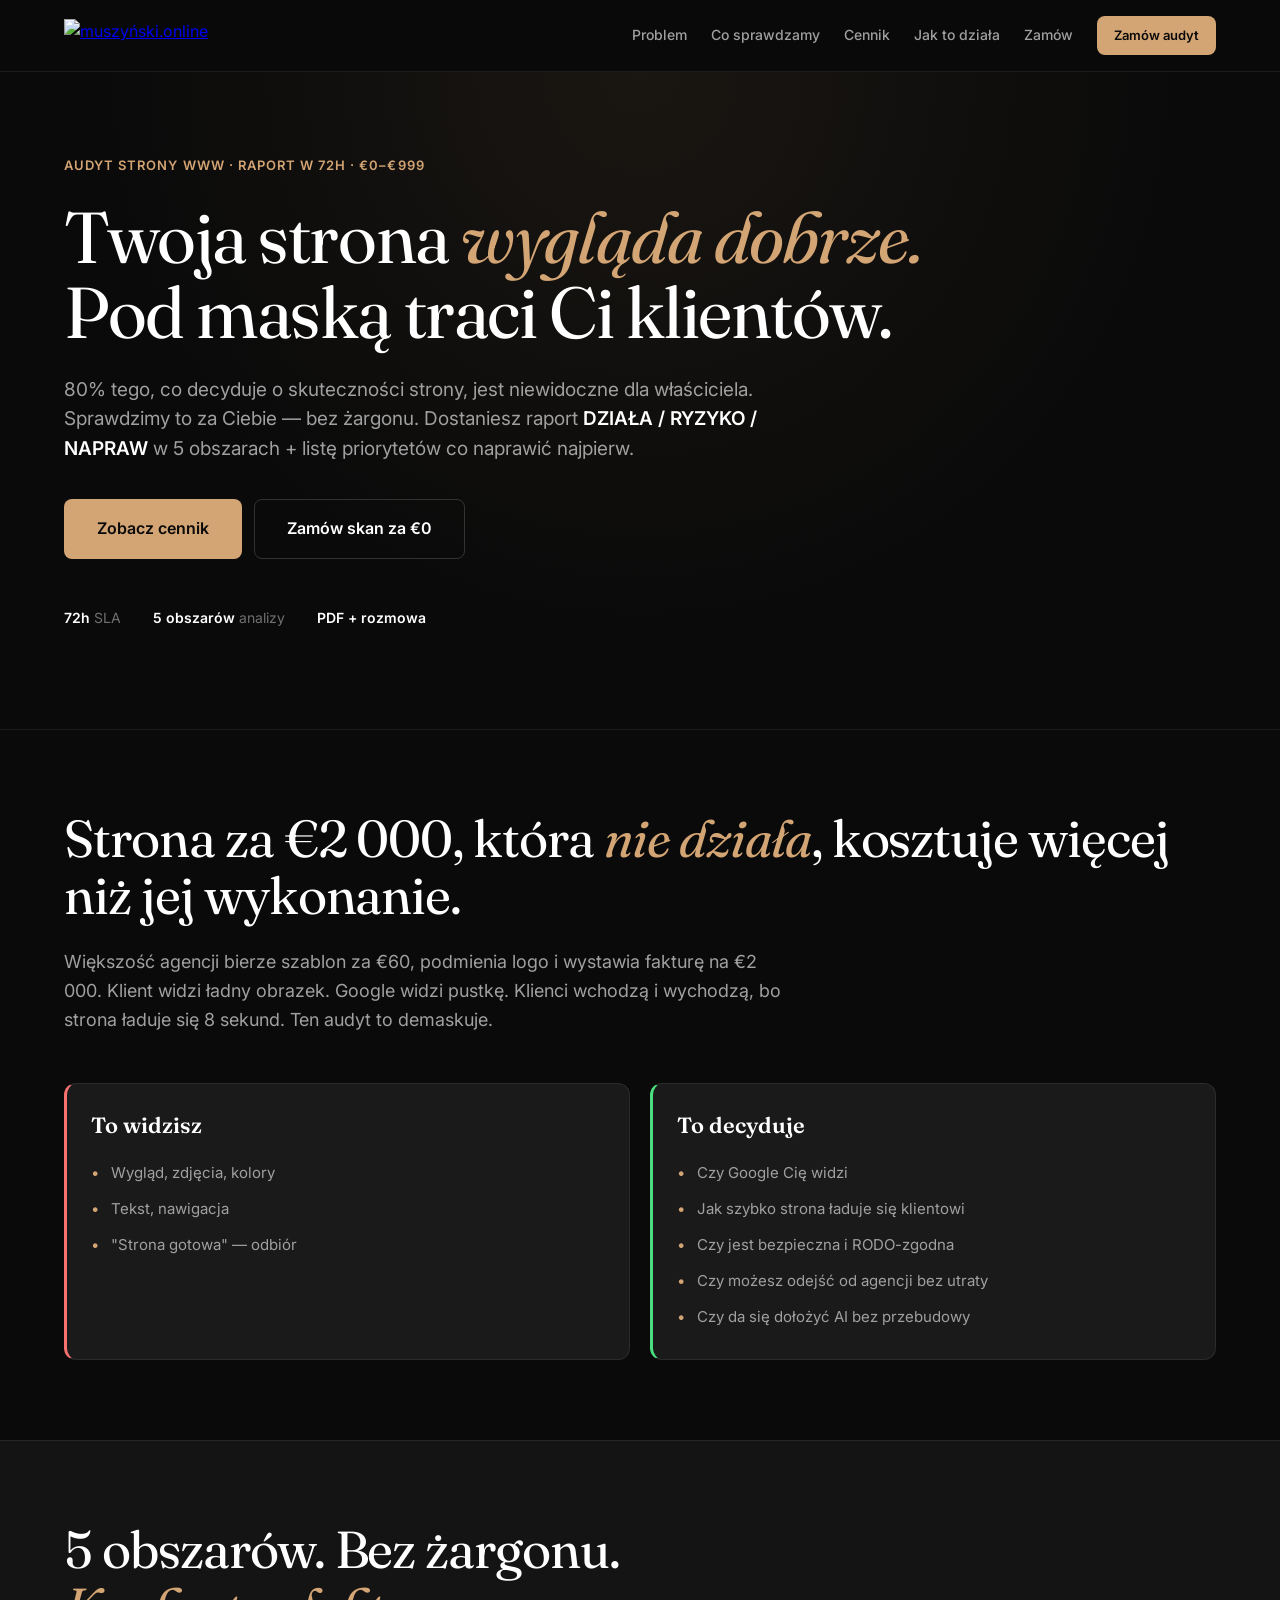
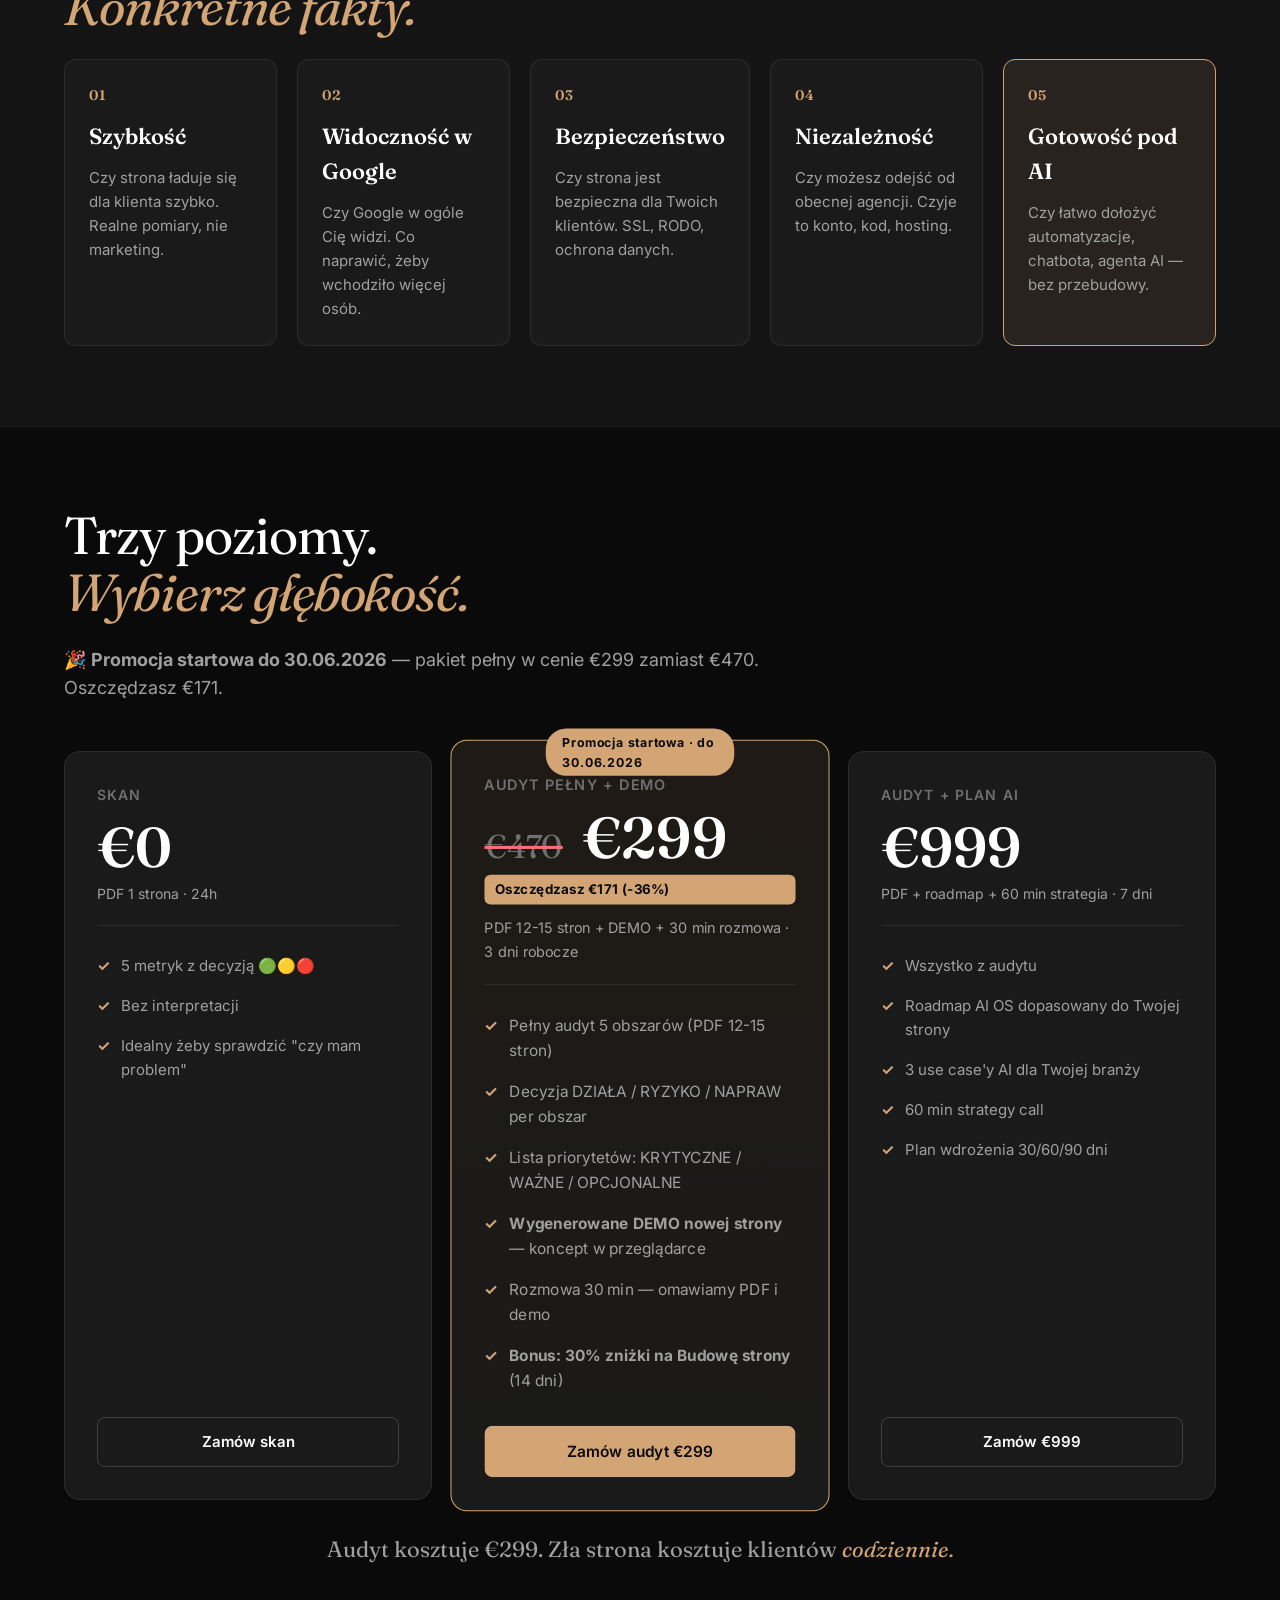
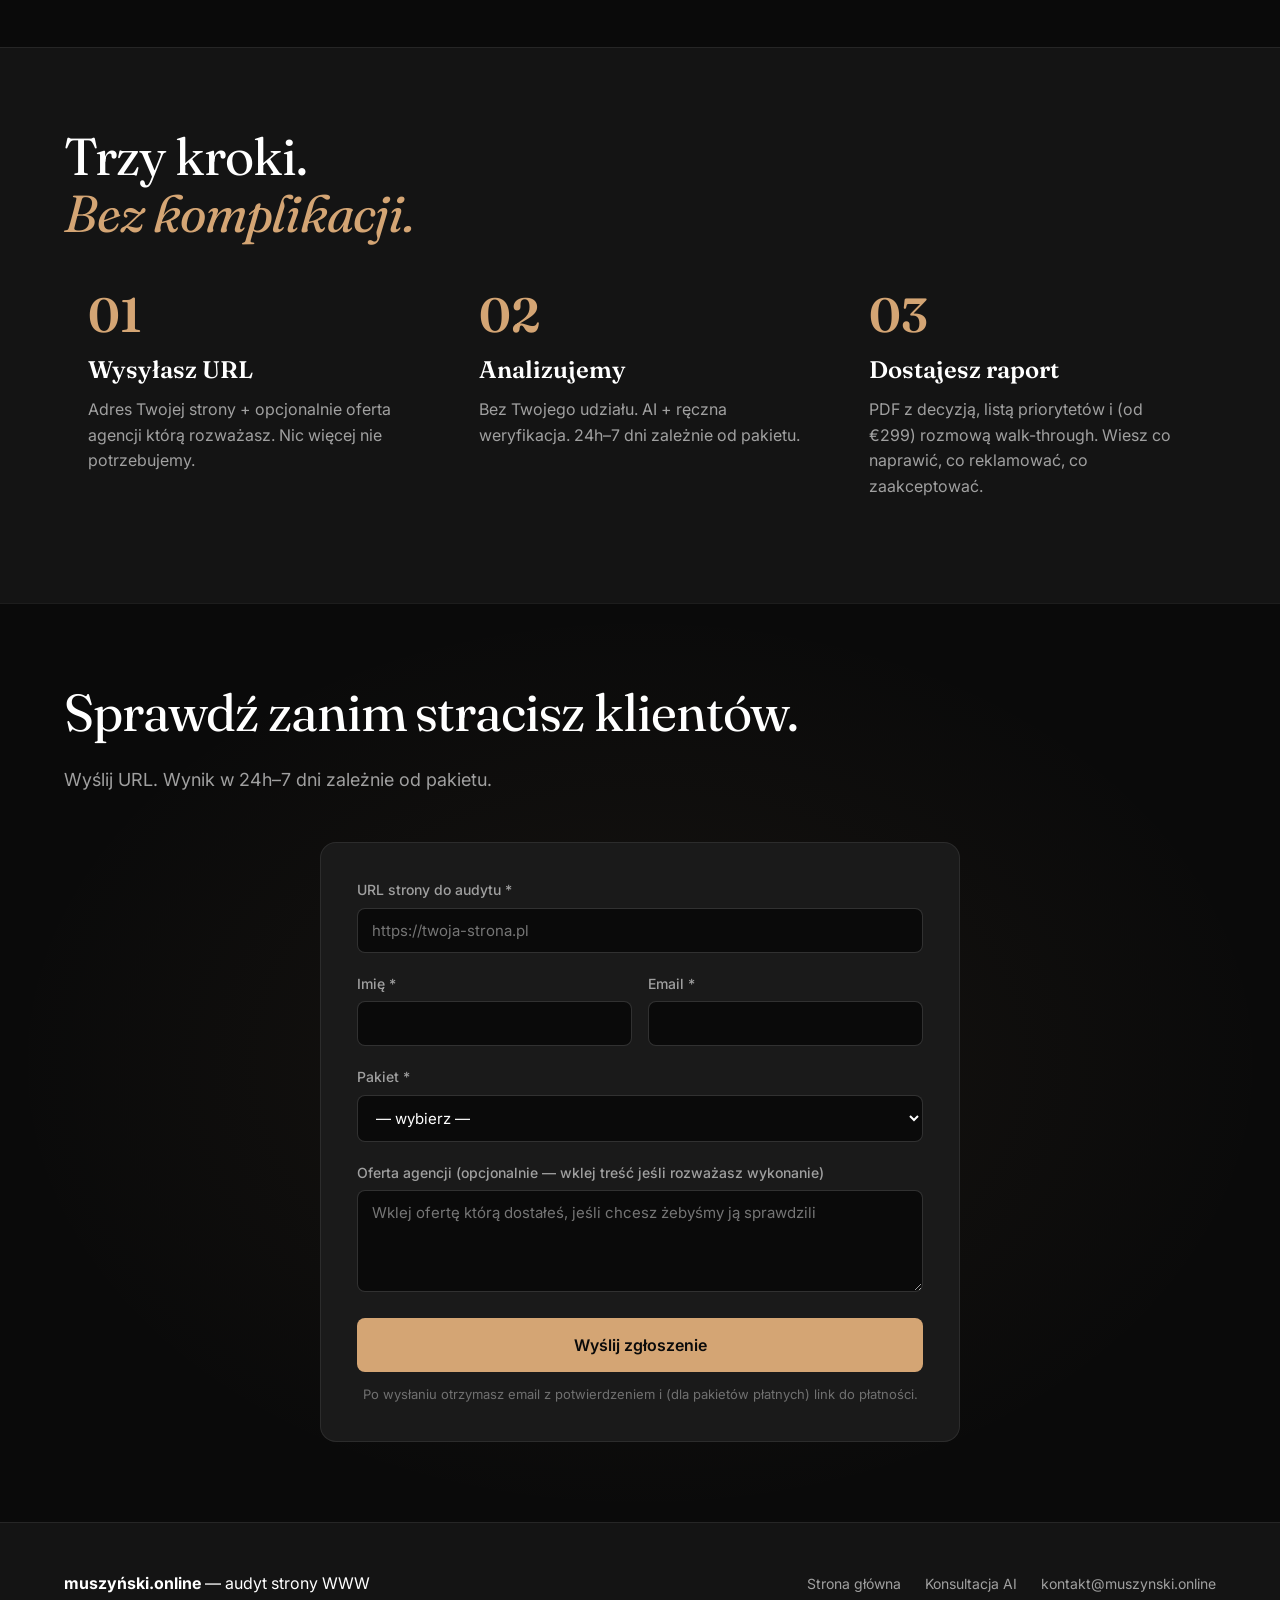
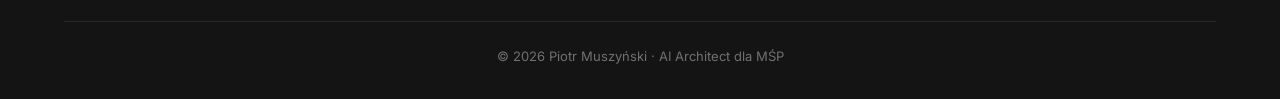
==== index.html @ 525f2f2e "Initial site — audyt.muszynski.online (3 tiery: €0/€299/€999, promo do 30.06)" ====
<!DOCTYPE html>
<html lang="pl">
<head>
<meta charset="UTF-8">
<meta name="viewport" content="width=device-width, initial-scale=1.0">
<title>Audyt strony WWW — sprawdź zanim stracisz klientów | muszyński.online</title>
<meta name="description" content="Niezależny audyt Twojej strony WWW. Decyzja DZIAŁA / RYZYKO / NAPRAW w 72h. Bez żargonu — pokażemy co kosztuje Cię klientów codziennie. Od €0 (skan) do €999 (audyt + plan AI).">
<meta property="og:title" content="Audyt strony WWW — muszyński.online">
<meta property="og:description" content="Sprawdź zanim stracisz klientów. Raport DZIAŁA / RYZYKO / NAPRAW w 72h.">
<meta property="og:type" content="website">
<meta property="og:url" content="https://audyt.muszynski.online">
<meta property="og:image" content="https://res.cloudinary.com/dyw1pi3nt/image/upload/w_1200,h_630,c_pad,b_rgb:0a0a0a/f_png,q_auto:best/v1776933061/logo-zloty-bialy-pionowy_cyxshk.svg">
<link rel="icon" type="image/svg+xml" href="https://res.cloudinary.com/dyw1pi3nt/image/upload/q_auto/f_auto/v1776859674/sygnet_e5yq6n.svg">
<link rel="preconnect" href="https://fonts.googleapis.com">
<link rel="preconnect" href="https://fonts.gstatic.com" crossorigin>
<link href="https://fonts.googleapis.com/css2?family=Inter:wght@300;400;500;600;700&family=Fraunces:ital,wght@0,400;0,600;1,400&display=swap" rel="stylesheet">
<link rel="stylesheet" href="styles.css">
</head>
<body>

<!-- NAV -->
<nav class="nav">
  <div class="nav__inner">
    <a href="/" class="nav__logo">
      <img src="https://res.cloudinary.com/dyw1pi3nt/image/upload/q_auto/f_auto/v1776933083/logo-zloty-bialy_mdjpsp.svg" alt="muszyński.online">
    </a>
    <div class="nav__links">
      <a href="#problem">Problem</a>
      <a href="#zakres">Co sprawdzamy</a>
      <a href="#cennik">Cennik</a>
      <a href="#proces">Jak to działa</a>
      <a href="#zamow">Zamów</a>
    </div>
    <a href="https://myroots.muszynski.online/catalog/audyt-strony-www-pelny-1777978043231998" target="_blank" rel="noopener noreferrer" class="btn btn-primary btn-sm">Zamów audyt</a>
  </div>
</nav>

<!-- HERO -->
<section class="hero">
  <div class="container">
    <span class="eyebrow">Audyt strony WWW · raport w 72h · €0–€999</span>
    <h1 class="hero__title">Twoja strona <em>wygląda dobrze.</em><br>Pod maską traci Ci klientów.</h1>
    <p class="hero__sub">80% tego, co decyduje o skuteczności strony, jest niewidoczne dla właściciela. Sprawdzimy to za Ciebie — bez żargonu. Dostaniesz raport <strong>DZIAŁA / RYZYKO / NAPRAW</strong> w 5 obszarach + listę priorytetów co naprawić najpierw.</p>
    <div class="hero__actions">
      <a href="#cennik" class="btn btn-primary btn-lg">Zobacz cennik</a>
      <a href="#zamow" class="btn btn-ghost btn-lg">Zamów skan za €0</a>
    </div>
    <div class="hero__trust">
      <div><strong>72h</strong> SLA</div>
      <div><strong>5 obszarów</strong> analizy</div>
      <div><strong>PDF + rozmowa</strong></div>
    </div>
  </div>
</section>

<!-- PROBLEM -->
<section class="section" id="problem">
  <div class="container">
    <h2 class="section__title">Strona za €2 000, która <em>nie działa</em>, kosztuje więcej niż jej wykonanie.</h2>
    <p class="section__lead">Większość agencji bierze szablon za €60, podmienia logo i wystawia fakturę na €2 000. Klient widzi ładny obrazek. Google widzi pustkę. Klienci wchodzą i wychodzą, bo strona ładuje się 8 sekund. Ten audyt to demaskuje.</p>
    <div class="grid-2">
      <div class="card card--bad">
        <h3>To widzisz</h3>
        <ul>
          <li>Wygląd, zdjęcia, kolory</li>
          <li>Tekst, nawigacja</li>
          <li>"Strona gotowa" — odbiór</li>
        </ul>
      </div>
      <div class="card card--good">
        <h3>To decyduje</h3>
        <ul>
          <li>Czy Google Cię widzi</li>
          <li>Jak szybko strona ładuje się klientowi</li>
          <li>Czy jest bezpieczna i RODO-zgodna</li>
          <li>Czy możesz odejść od agencji bez utraty</li>
          <li>Czy da się dołożyć AI bez przebudowy</li>
        </ul>
      </div>
    </div>
  </div>
</section>

<!-- ZAKRES -->
<section class="section section--alt" id="zakres">
  <div class="container">
    <h2 class="section__title">5 obszarów. Bez żargonu.<br><em>Konkretne fakty.</em></h2>
    <div class="grid-5">
      <div class="card">
        <div class="card__num">01</div>
        <h3>Szybkość</h3>
        <p>Czy strona ładuje się dla klienta szybko. Realne pomiary, nie marketing.</p>
      </div>
      <div class="card">
        <div class="card__num">02</div>
        <h3>Widoczność w Google</h3>
        <p>Czy Google w ogóle Cię widzi. Co naprawić, żeby wchodziło więcej osób.</p>
      </div>
      <div class="card">
        <div class="card__num">03</div>
        <h3>Bezpieczeństwo</h3>
        <p>Czy strona jest bezpieczna dla Twoich klientów. SSL, RODO, ochrona danych.</p>
      </div>
      <div class="card">
        <div class="card__num">04</div>
        <h3>Niezależność</h3>
        <p>Czy możesz odejść od obecnej agencji. Czyje to konto, kod, hosting.</p>
      </div>
      <div class="card card--accent">
        <div class="card__num">05</div>
        <h3>Gotowość pod AI</h3>
        <p>Czy łatwo dołożyć automatyzacje, chatbota, agenta AI — bez przebudowy.</p>
      </div>
    </div>
  </div>
</section>

<!-- CENNIK -->
<section class="section" id="cennik">
  <div class="container">
    <h2 class="section__title">Trzy poziomy.<br><em>Wybierz głębokość.</em></h2>
    <p class="section__lead">🎉 <strong>Promocja startowa do 30.06.2026</strong> — pakiet pełny w cenie €299 zamiast €470. Oszczędzasz €171.</p>
    <div class="pricing">
      <div class="price-card">
        <div class="price-card__tier">Skan</div>
        <div class="price-card__amount">€0</div>
        <div class="price-card__sla">PDF 1 strona · 24h</div>
        <ul>
          <li>5 metryk z decyzją 🟢🟡🔴</li>
          <li>Bez interpretacji</li>
          <li>Idealny żeby sprawdzić "czy mam problem"</li>
        </ul>
        <a href="https://myroots.muszynski.online/catalog/audyt-strony-www-skan-podstawowy-1777978029333231" target="_blank" rel="noopener noreferrer" class="btn btn-ghost btn-block" data-tier="skan">Zamów skan</a>
      </div>
      <div class="price-card price-card--featured">
        <div class="price-card__badge">Promocja startowa · do 30.06.2026</div>
        <div class="price-card__tier">Audyt pełny + Demo</div>
        <div class="price-card__amount"><span class="price-card__strike">€470</span> €299</div>
        <div class="price-card__discount">Oszczędzasz €171 (-36%)</div>
        <div class="price-card__sla">PDF 12-15 stron + DEMO + 30 min rozmowa · 3 dni robocze</div>
        <ul>
          <li>Pełny audyt 5 obszarów (PDF 12-15 stron)</li>
          <li>Decyzja DZIAŁA / RYZYKO / NAPRAW per obszar</li>
          <li>Lista priorytetów: KRYTYCZNE / WAŻNE / OPCJONALNE</li>
          <li><strong>Wygenerowane DEMO nowej strony</strong> — koncept w przeglądarce</li>
          <li>Rozmowa 30 min — omawiamy PDF i demo</li>
          <li><strong>Bonus: 30% zniżki na Budowę strony</strong> (14 dni)</li>
        </ul>
        <a href="https://myroots.muszynski.online/catalog/audyt-strony-demo-nowej-architektury-1776540943485130" target="_blank" rel="noopener noreferrer" class="btn btn-primary btn-block" data-tier="audyt">Zamów audyt €299</a>
      </div>
      <div class="price-card">
        <div class="price-card__tier">Audyt + plan AI</div>
        <div class="price-card__amount">€999</div>
        <div class="price-card__sla">PDF + roadmap + 60 min strategia · 7 dni</div>
        <ul>
          <li>Wszystko z audytu</li>
          <li>Roadmap AI OS dopasowany do Twojej strony</li>
          <li>3 use case'y AI dla Twojej branży</li>
          <li>60 min strategy call</li>
          <li>Plan wdrożenia 30/60/90 dni</li>
        </ul>
        <a href="https://myroots.muszynski.online/catalog/audyt-strony-www-plan-ai-1777978054645973" target="_blank" rel="noopener noreferrer" class="btn btn-ghost btn-block" data-tier="audyt-ai">Zamów €999</a>
      </div>
    </div>
    <p class="pricing__note">Audyt kosztuje €299. Zła strona kosztuje klientów <em>codziennie.</em></p>
  </div>
</section>

<!-- PROCES -->
<section class="section section--alt" id="proces">
  <div class="container">
    <h2 class="section__title">Trzy kroki.<br><em>Bez komplikacji.</em></h2>
    <div class="grid-3">
      <div class="step">
        <div class="step__num">01</div>
        <h3>Wysyłasz URL</h3>
        <p>Adres Twojej strony + opcjonalnie oferta agencji którą rozważasz. Nic więcej nie potrzebujemy.</p>
      </div>
      <div class="step">
        <div class="step__num">02</div>
        <h3>Analizujemy</h3>
        <p>Bez Twojego udziału. AI + ręczna weryfikacja. 24h–7 dni zależnie od pakietu.</p>
      </div>
      <div class="step">
        <div class="step__num">03</div>
        <h3>Dostajesz raport</h3>
        <p>PDF z decyzją, listą priorytetów i (od €299) rozmową walk-through. Wiesz co naprawić, co reklamować, co zaakceptować.</p>
      </div>
    </div>
  </div>
</section>

<!-- ZAMÓW -->
<section class="section section--cta" id="zamow">
  <div class="container">
    <h2 class="section__title">Sprawdź zanim stracisz klientów.</h2>
    <p class="section__lead">Wyślij URL. Wynik w 24h–7 dni zależnie od pakietu.</p>
    <form class="form" id="audit-form" method="POST" action="https://formspree.io/f/audyt-muszynski">
      <input type="text" name="website" tabindex="-1" autocomplete="off" style="position:absolute;left:-9999px" aria-hidden="true">
      <div class="form__row">
        <label>
          <span>URL strony do audytu *</span>
          <input type="url" name="url" required placeholder="https://twoja-strona.pl">
        </label>
      </div>
      <div class="form__row form__row--2col">
        <label>
          <span>Imię *</span>
          <input type="text" name="name" required>
        </label>
        <label>
          <span>Email *</span>
          <input type="email" name="email" required>
        </label>
      </div>
      <div class="form__row">
        <label>
          <span>Pakiet *</span>
          <select name="tier" required>
            <option value="">— wybierz —</option>
            <option value="skan">Skan — €0 (24h)</option>
            <option value="audyt">Audyt pełny + Demo — €299 (promo, 3 dni)</option>
            <option value="audyt-ai">Audyt + plan AI — €999 (7 dni)</option>
          </select>
        </label>
      </div>
      <div class="form__row">
        <label>
          <span>Oferta agencji (opcjonalnie — wklej treść jeśli rozważasz wykonanie)</span>
          <textarea name="oferta" rows="4" placeholder="Wklej ofertę którą dostałeś, jeśli chcesz żebyśmy ją sprawdzili"></textarea>
        </label>
      </div>
      <button type="submit" class="btn btn-primary btn-lg btn-block">Wyślij zgłoszenie</button>
      <p class="form__note">Po wysłaniu otrzymasz email z potwierdzeniem i (dla pakietów płatnych) link do płatności.</p>
    </form>
  </div>
</section>

<!-- FOOTER -->
<footer class="footer">
  <div class="container">
    <div class="footer__inner">
      <div>
        <strong>muszyński.online</strong> — audyt strony WWW
      </div>
      <div class="footer__links">
        <a href="https://muszynski.online">Strona główna</a>
        <a href="https://konsultacja.muszynski.online">Konsultacja AI</a>
        <a href="mailto:kontakt@muszynski.online">kontakt@muszynski.online</a>
      </div>
    </div>
    <div class="footer__copy">© 2026 Piotr Muszyński · AI Architect dla MŚP</div>
  </div>
</footer>

<script>
// Pre-fill tier from CTA buttons
document.querySelectorAll('[data-tier]').forEach(el => {
  el.addEventListener('click', e => {
    const tier = el.dataset.tier;
    setTimeout(() => {
      const sel = document.querySelector('select[name="tier"]');
      if (sel) sel.value = tier;
    }, 100);
  });
});

// Form submit — client-side success + mailto fallback
document.getElementById('audit-form').addEventListener('submit', e => {
  e.preventDefault();
  const form = e.target;
  const required = form.querySelectorAll('[required]');
  let ok = true;
  required.forEach(el => {
    if (!(el.value || '').trim()) { el.style.borderColor = '#f87171'; ok = false; }
    else { el.style.borderColor = ''; }
  });
  if (!ok) return;

  const data = new FormData(form);
  const subject = encodeURIComponent('Audyt strony WWW — zgłoszenie (' + (data.get('tier') || '') + ')');
  const body = encodeURIComponent(
    'URL strony: ' + (data.get('url') || '') + '\n' +
    'Imię: ' + (data.get('name') || '') + '\n' +
    'Email: ' + (data.get('email') || '') + '\n' +
    'Pakiet: ' + (data.get('tier') || '') + '\n\n' +
    'Oferta agencji:\n' + (data.get('oferta') || '—')
  );
  // Otwórz mailto w tle (lead trafia mailem)
  window.location.href = 'mailto:kontakt@muszynski.online?subject=' + subject + '&body=' + body;

  // Pokaż success
  form.innerHTML = '<div class="form__success"><h3>Dziękujemy.</h3><p>Otwiera się Twój klient pocztowy z gotową wiadomością. Wystarczy że klikniesz „Wyślij". Odpowiem w ciągu 24h.</p><p style="margin-top:16px;font-size:14px;opacity:.7">Albo napisz bezpośrednio: <a href="mailto:kontakt@muszynski.online">kontakt@muszynski.online</a></p></div>';
});
</script>

</body>
</html>
---- styles.css ----
/* ==========================================================
   audyt.muszynski.online — styles
   Dark + złoty akcent (mirror konsultacja)
   ========================================================== */

:root {
  --primary: #d4a574;
  --primary-hover: #e8b464;
  --primary-soft: rgba(212, 165, 116, 0.1);
  --green: #4ade80;
  --yellow: #facc15;
  --red: #f87171;

  --bg: #0a0a0a;
  --bg-raised: #141414;
  --bg-card: #1a1a1a;

  --text: #ffffff;
  --text-dim: #a0a0a0;
  --text-mute: #707070;

  --border: rgba(255, 255, 255, 0.08);
  --border-strong: rgba(255, 255, 255, 0.16);

  --sans: 'Inter', system-ui, -apple-system, sans-serif;
  --serif: 'Fraunces', Georgia, serif;
}

* { box-sizing: border-box; margin: 0; padding: 0; }

html { scroll-behavior: smooth; }

body {
  font-family: var(--sans);
  background: var(--bg);
  color: var(--text);
  line-height: 1.6;
  -webkit-font-smoothing: antialiased;
}

.container {
  max-width: 1200px;
  margin: 0 auto;
  padding: 0 24px;
}

/* NAV */
.nav {
  position: sticky;
  top: 0;
  z-index: 50;
  background: rgba(10, 10, 10, 0.85);
  backdrop-filter: blur(12px);
  border-bottom: 1px solid var(--border);
}
.nav__inner {
  max-width: 1200px;
  margin: 0 auto;
  padding: 16px 24px;
  display: flex;
  align-items: center;
  gap: 24px;
}
.nav__logo img { height: 32px; display: block; }
.nav__links {
  display: flex;
  gap: 24px;
  margin-left: auto;
}
.nav__links a {
  color: var(--text-dim);
  text-decoration: none;
  font-size: 14px;
  font-weight: 500;
  transition: color .2s;
}
.nav__links a:hover { color: var(--text); }

/* BUTTONS */
.btn {
  display: inline-flex;
  align-items: center;
  justify-content: center;
  padding: 12px 24px;
  border-radius: 8px;
  font-weight: 600;
  font-size: 15px;
  text-decoration: none;
  border: 1px solid transparent;
  cursor: pointer;
  transition: all .2s;
  font-family: inherit;
}
.btn-primary {
  background: var(--primary);
  color: #0a0a0a;
}
.btn-primary:hover { background: var(--primary-hover); transform: translateY(-1px); }
.btn-ghost {
  background: transparent;
  border-color: var(--border-strong);
  color: var(--text);
}
.btn-ghost:hover { border-color: var(--primary); color: var(--primary); }
.btn-sm { padding: 8px 16px; font-size: 13px; }
.btn-lg { padding: 16px 32px; font-size: 16px; }
.btn-block { display: flex; width: 100%; }

/* HERO */
.hero {
  padding: 80px 0 100px;
  background: radial-gradient(ellipse at top, rgba(212,165,116,.08), transparent 60%);
}
.eyebrow {
  display: inline-block;
  font-size: 13px;
  letter-spacing: .08em;
  text-transform: uppercase;
  color: var(--primary);
  font-weight: 600;
  margin-bottom: 24px;
}
.hero__title {
  font-family: var(--serif);
  font-size: clamp(40px, 6vw, 72px);
  line-height: 1.05;
  font-weight: 400;
  margin-bottom: 24px;
  letter-spacing: -.02em;
}
.hero__title em {
  font-style: italic;
  color: var(--primary);
}
.hero__sub {
  font-size: 19px;
  color: var(--text-dim);
  max-width: 720px;
  margin-bottom: 36px;
  line-height: 1.55;
}
.hero__sub strong { color: var(--text); font-weight: 600; }
.hero__actions {
  display: flex;
  gap: 12px;
  flex-wrap: wrap;
  margin-bottom: 48px;
}
.hero__trust {
  display: flex;
  gap: 32px;
  flex-wrap: wrap;
  color: var(--text-mute);
  font-size: 14px;
}
.hero__trust strong { color: var(--text); font-weight: 600; }

/* SECTION */
.section { padding: 80px 0; border-top: 1px solid var(--border); }
.section--alt { background: var(--bg-raised); }
.section--cta { background: radial-gradient(ellipse at center, rgba(212,165,116,.06), transparent 70%); }

.section__title {
  font-family: var(--serif);
  font-size: clamp(32px, 4.5vw, 52px);
  line-height: 1.1;
  font-weight: 400;
  margin-bottom: 24px;
  letter-spacing: -.02em;
}
.section__title em { font-style: italic; color: var(--primary); }
.section__lead {
  font-size: 18px;
  color: var(--text-dim);
  max-width: 720px;
  margin-bottom: 48px;
}

/* GRIDS */
.grid-2, .grid-3, .grid-5 { display: grid; gap: 20px; }
.grid-2 { grid-template-columns: repeat(2, 1fr); }
.grid-3 { grid-template-columns: repeat(3, 1fr); }
.grid-5 { grid-template-columns: repeat(5, 1fr); }
@media (max-width: 900px) {
  .grid-2, .grid-3, .grid-5 { grid-template-columns: 1fr; }
}

/* CARDS */
.card {
  background: var(--bg-card);
  border: 1px solid var(--border);
  border-radius: 12px;
  padding: 24px;
  transition: border-color .2s, transform .2s;
}
.card:hover { border-color: var(--border-strong); transform: translateY(-2px); }
.card--bad { border-left: 3px solid var(--red); }
.card--good { border-left: 3px solid var(--green); }
.card--accent { border-color: var(--primary); background: var(--primary-soft); }
.card h3 {
  font-family: var(--serif);
  font-size: 22px;
  font-weight: 600;
  margin-bottom: 12px;
}
.card ul { list-style: none; }
.card ul li {
  padding: 6px 0 6px 20px;
  position: relative;
  color: var(--text-dim);
  font-size: 15px;
}
.card ul li::before {
  content: "•";
  color: var(--primary);
  position: absolute;
  left: 0;
}
.card p { color: var(--text-dim); font-size: 15px; }
.card__num {
  font-family: var(--serif);
  font-size: 14px;
  color: var(--primary);
  letter-spacing: .1em;
  margin-bottom: 12px;
  font-weight: 600;
}

/* PRICING */
.pricing {
  display: grid;
  grid-template-columns: repeat(3, 1fr);
  gap: 24px;
  margin-bottom: 32px;
}
@media (max-width: 900px) { .pricing { grid-template-columns: 1fr; } }
.price-card {
  background: var(--bg-card);
  border: 1px solid var(--border);
  border-radius: 16px;
  padding: 32px;
  display: flex;
  flex-direction: column;
  position: relative;
}
.price-card--featured {
  border-color: var(--primary);
  background: linear-gradient(180deg, var(--primary-soft) 0%, var(--bg-card) 100%);
  transform: scale(1.03);
}
@media (max-width: 900px) { .price-card--featured { transform: none; } }
.price-card__badge {
  position: absolute;
  top: -12px;
  left: 50%;
  transform: translateX(-50%);
  background: var(--primary);
  color: #0a0a0a;
  padding: 4px 16px;
  border-radius: 20px;
  font-size: 12px;
  font-weight: 700;
  letter-spacing: .05em;
}
.price-card__tier {
  font-size: 14px;
  color: var(--text-mute);
  text-transform: uppercase;
  letter-spacing: .08em;
  font-weight: 600;
  margin-bottom: 12px;
}
.price-card__amount {
  font-family: var(--serif);
  font-size: 56px;
  font-weight: 600;
  line-height: 1;
  margin-bottom: 8px;
  color: var(--text);
}
.price-card__strike {
  text-decoration: line-through;
  text-decoration-thickness: 3px;
  text-decoration-color: var(--red);
  color: var(--text-mute);
  font-size: 32px;
  margin-right: 8px;
  font-weight: 400;
}
.price-card__discount {
  display: inline-block;
  background: var(--primary);
  color: #0a0a0a;
  padding: 4px 10px;
  border-radius: 6px;
  font-size: 13px;
  font-weight: 700;
  margin-bottom: 12px;
  letter-spacing: .02em;
}
.price-card__sla {
  font-size: 14px;
  color: var(--text-dim);
  margin-bottom: 20px;
  padding-bottom: 20px;
  border-bottom: 1px solid var(--border);
}
.price-card ul {
  list-style: none;
  margin-bottom: 24px;
  flex-grow: 1;
}
.price-card ul li {
  padding: 8px 0 8px 24px;
  position: relative;
  font-size: 15px;
  color: var(--text-dim);
}
.price-card ul li::before {
  content: "✓";
  color: var(--primary);
  position: absolute;
  left: 0;
  font-weight: 700;
}
.pricing__note {
  text-align: center;
  font-family: var(--serif);
  font-size: 22px;
  color: var(--text-dim);
  margin-top: 24px;
}
.pricing__note em { color: var(--primary); font-style: italic; }

/* STEP */
.step { padding: 24px; }
.step__num {
  font-family: var(--serif);
  font-size: 48px;
  color: var(--primary);
  font-weight: 600;
  margin-bottom: 12px;
  line-height: 1;
}
.step h3 {
  font-family: var(--serif);
  font-size: 24px;
  margin-bottom: 8px;
  font-weight: 600;
}
.step p { color: var(--text-dim); }

/* FORM */
.form {
  max-width: 640px;
  margin: 0 auto;
  background: var(--bg-card);
  border: 1px solid var(--border);
  border-radius: 16px;
  padding: 36px;
}
.form__row { margin-bottom: 20px; }
.form__row--2col {
  display: grid;
  grid-template-columns: 1fr 1fr;
  gap: 16px;
}
@media (max-width: 600px) { .form__row--2col { grid-template-columns: 1fr; } }
.form label {
  display: block;
  font-size: 14px;
  color: var(--text-dim);
}
.form label span {
  display: block;
  margin-bottom: 6px;
  font-weight: 500;
}
.form input,
.form select,
.form textarea {
  width: 100%;
  padding: 12px 14px;
  background: var(--bg);
  border: 1px solid var(--border-strong);
  border-radius: 8px;
  color: var(--text);
  font-family: inherit;
  font-size: 15px;
  transition: border-color .2s;
}
.form input:focus,
.form select:focus,
.form textarea:focus {
  outline: none;
  border-color: var(--primary);
}
.form textarea { resize: vertical; min-height: 80px; }
.form__note {
  font-size: 13px;
  color: var(--text-mute);
  margin-top: 12px;
  text-align: center;
}
.form__success {
  text-align: center;
  padding: 40px 0;
}
.form__success h3 {
  font-family: var(--serif);
  font-size: 32px;
  color: var(--primary);
  margin-bottom: 12px;
}

/* FOOTER */
.footer {
  padding: 48px 0 32px;
  background: var(--bg-raised);
  border-top: 1px solid var(--border);
}
.footer__inner {
  display: flex;
  justify-content: space-between;
  align-items: center;
  flex-wrap: wrap;
  gap: 16px;
  margin-bottom: 24px;
}
.footer__links {
  display: flex;
  gap: 24px;
  flex-wrap: wrap;
}
.footer__links a {
  color: var(--text-dim);
  text-decoration: none;
  font-size: 14px;
}
.footer__links a:hover { color: var(--primary); }
.footer__copy {
  font-size: 13px;
  color: var(--text-mute);
  text-align: center;
  padding-top: 24px;
  border-top: 1px solid var(--border);
}

/* MOBILE NAV ADJUST */
@media (max-width: 768px) {
  .nav__links { display: none; }
}
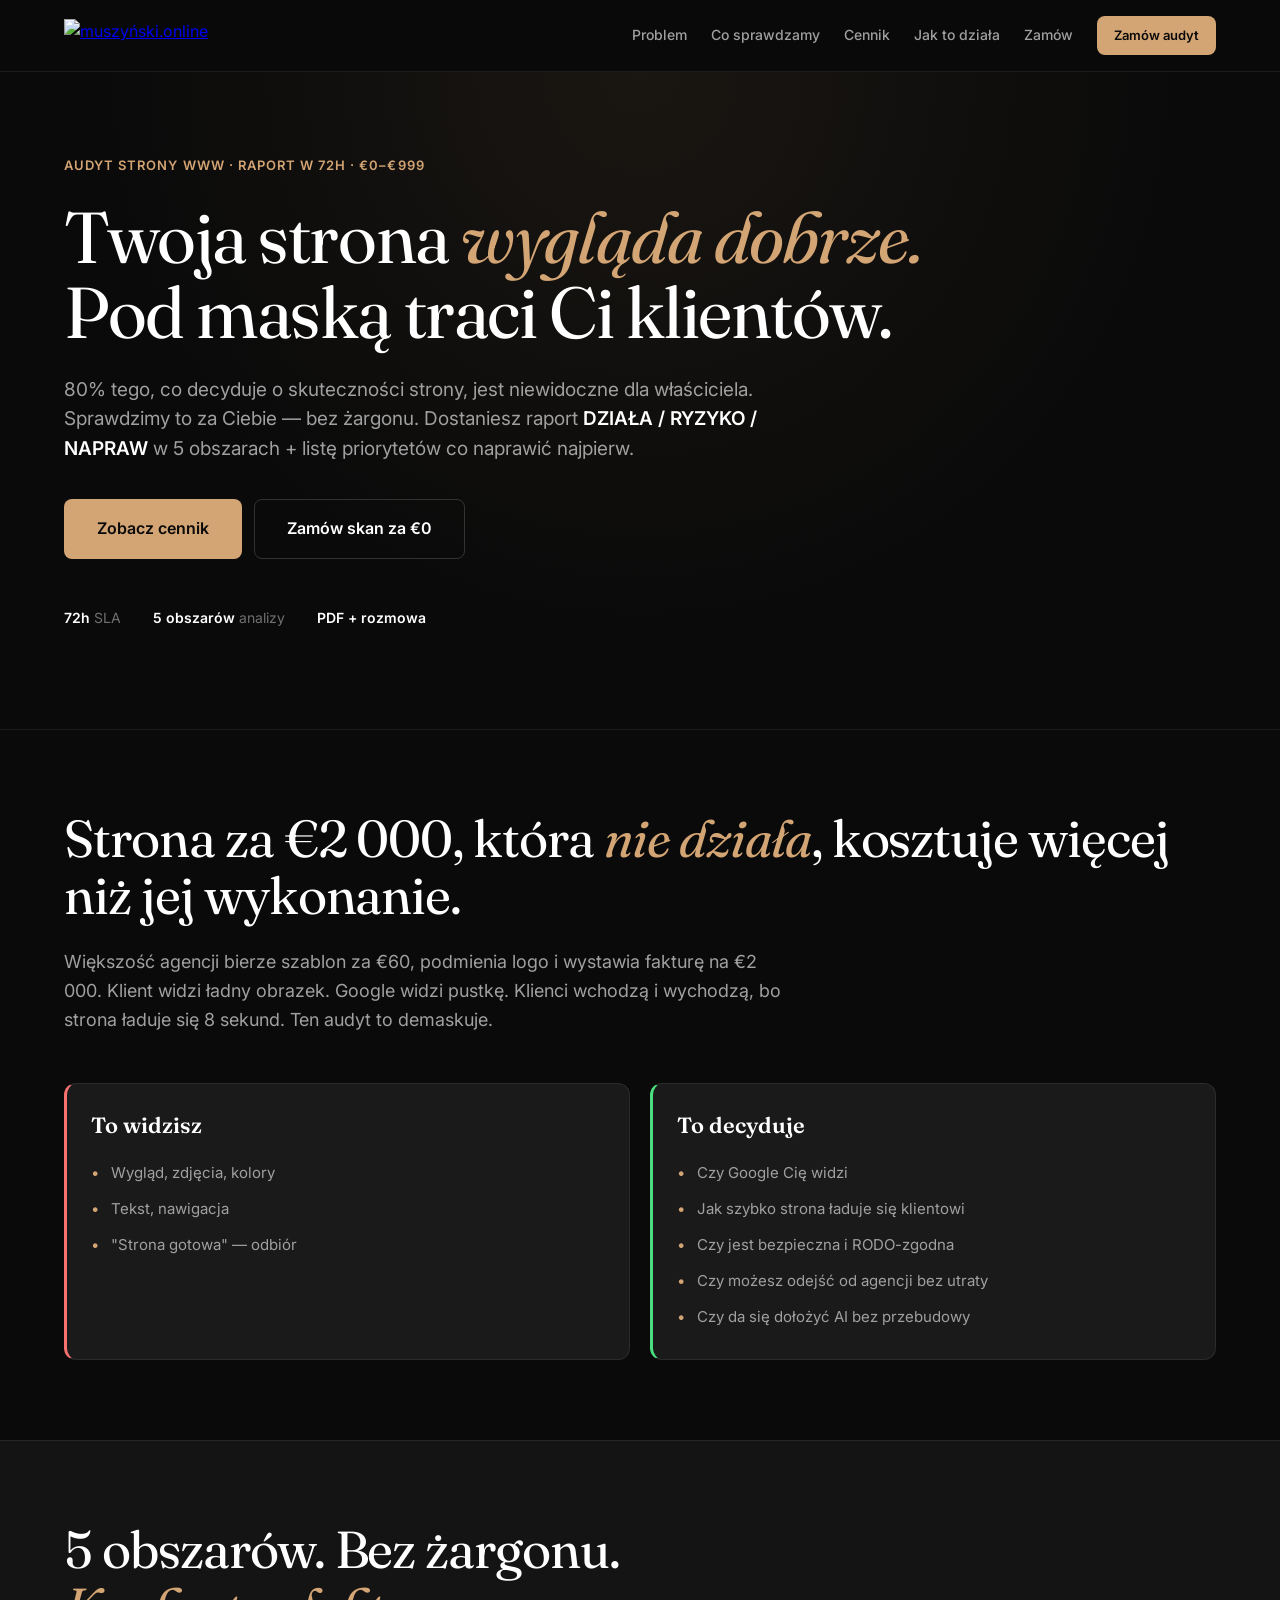
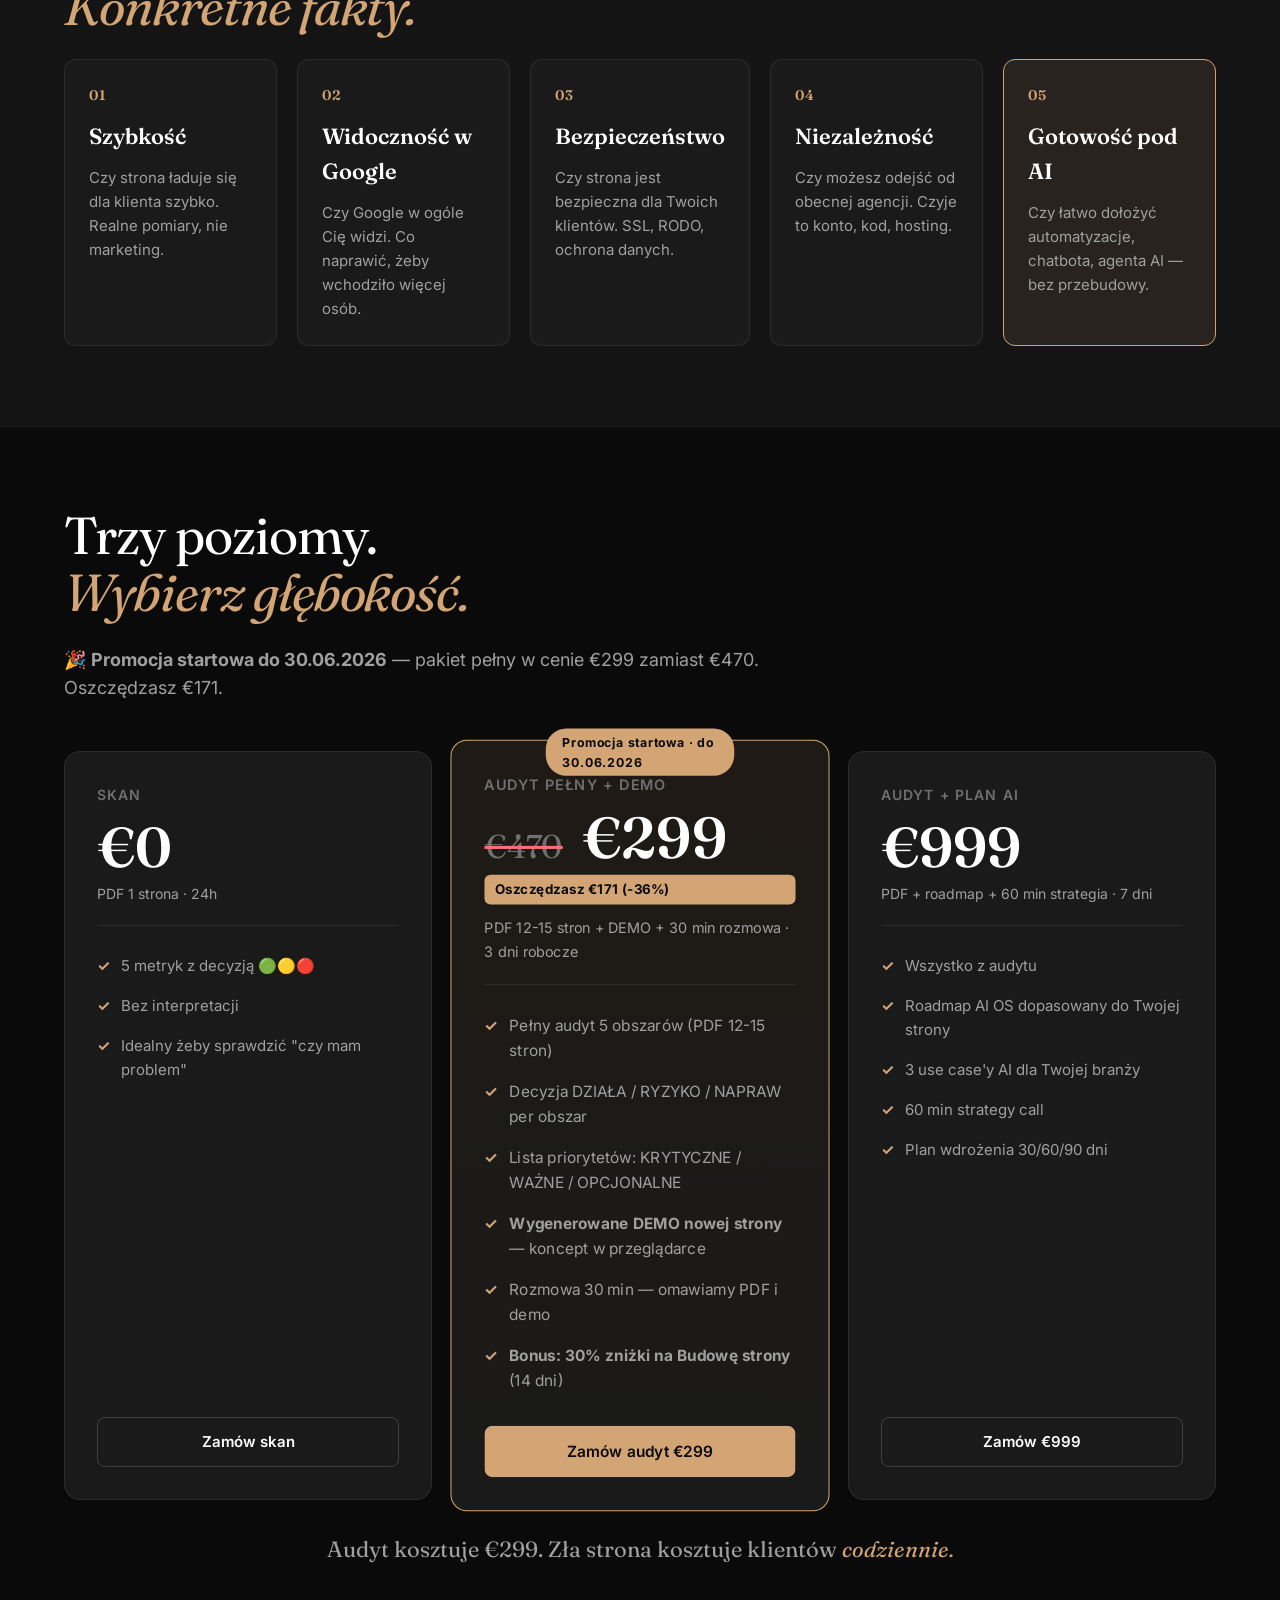
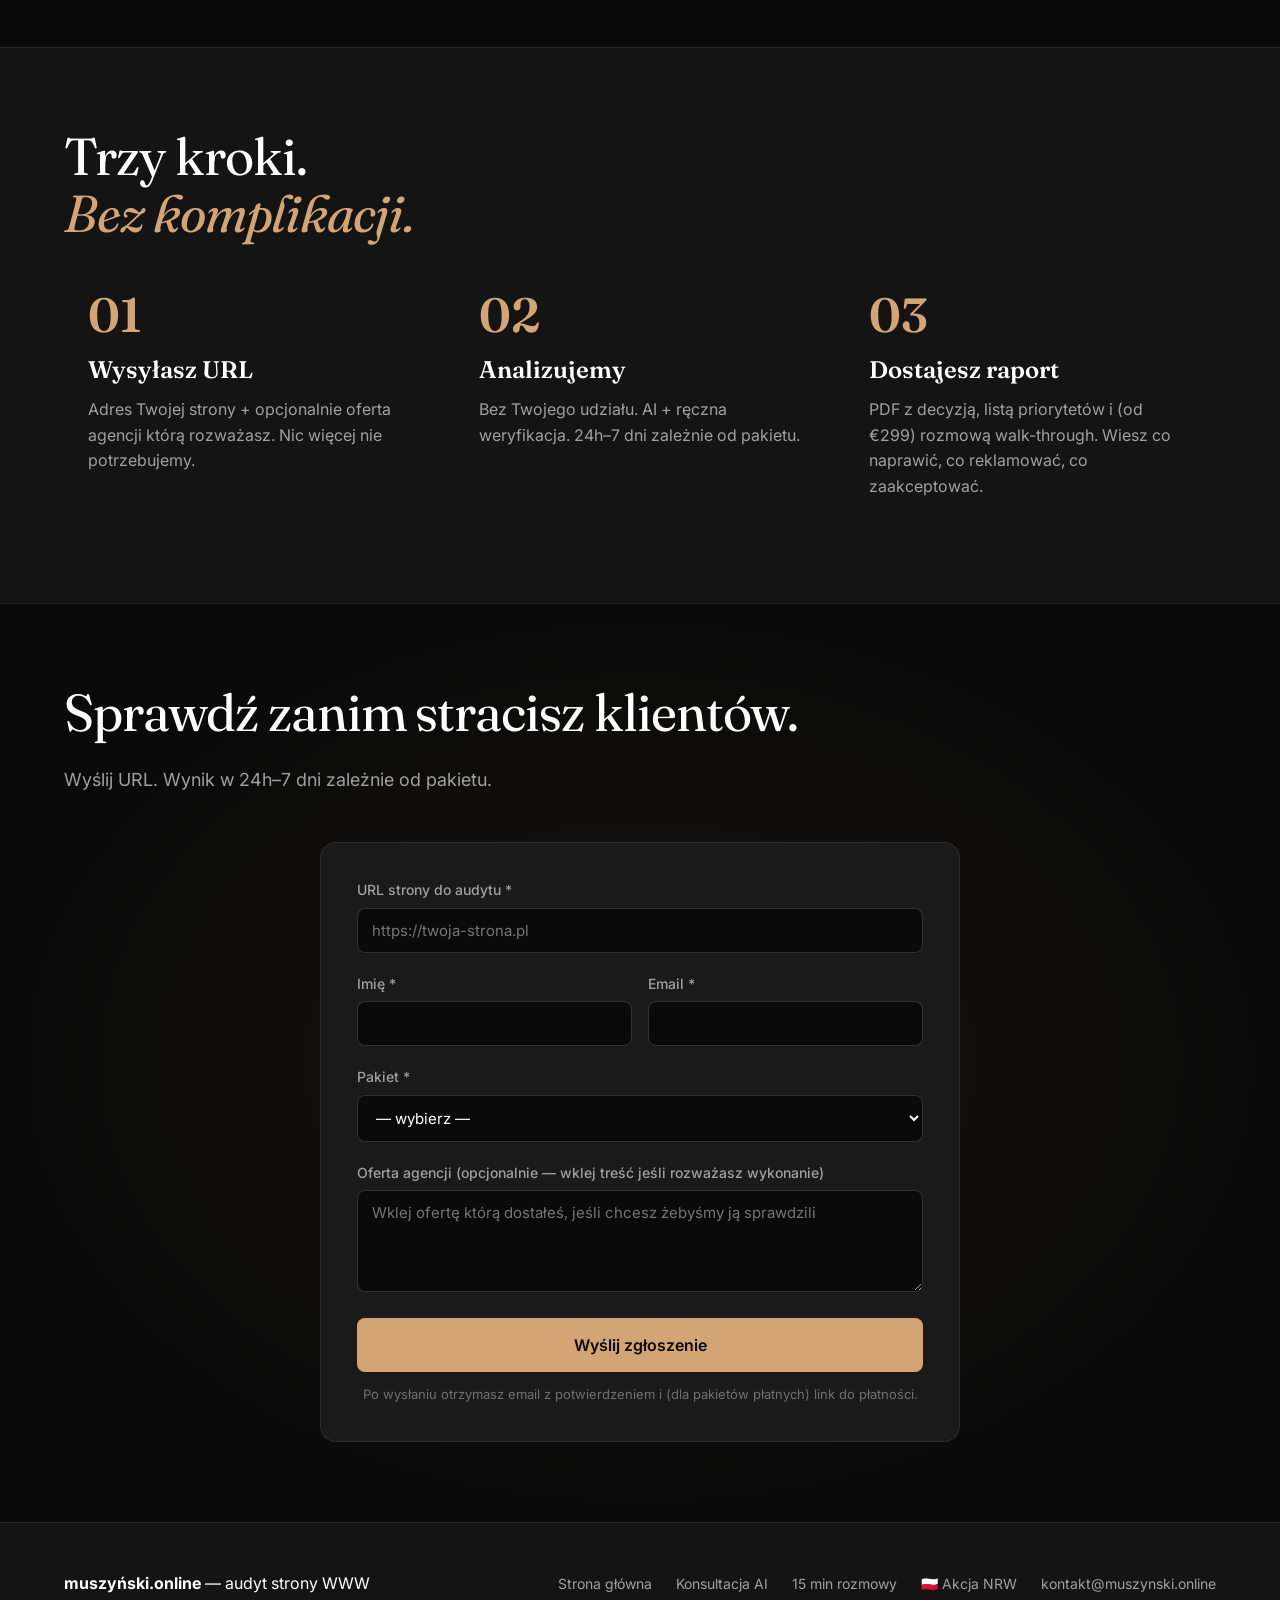
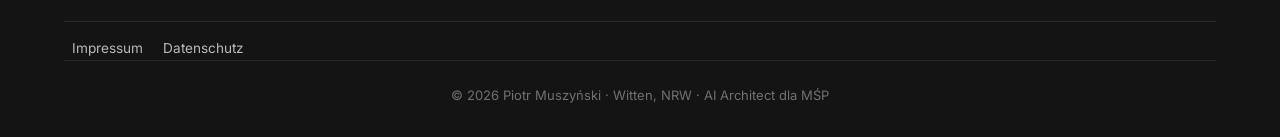
==== commit 2b1a48b4: "Specjalna Akcja NRW: nowa strona /nrw + impressum + datenschutz - /nrw/index.html — landing dedykowa" ====
--- a/index.html
+++ b/index.html
@@ -246,10 +246,16 @@
       <div class="footer__links">
         <a href="https://muszynski.online">Strona główna</a>
         <a href="https://konsultacja.muszynski.online">Konsultacja AI</a>
+        <a href="https://tidycal.com/pmuszynski/15-konkretna-rozmowa" target="_blank" rel="noopener noreferrer">15 min rozmowy</a>
+        <a href="/nrw">🇵🇱 Akcja NRW</a>
         <a href="mailto:kontakt@muszynski.online">kontakt@muszynski.online</a>
       </div>
     </div>
-    <div class="footer__copy">© 2026 Piotr Muszyński · AI Architect dla MŚP</div>
+    <div class="footer__legal" style="margin-top:1rem;padding-top:1rem;border-top:1px solid rgba(255,255,255,.1);font-size:.85rem;color:rgba(255,255,255,.5)">
+      <a href="/impressum.html" style="color:rgba(255,255,255,.7);margin:0 .5rem;text-decoration:none">Impressum</a>
+      <a href="/datenschutz.html" style="color:rgba(255,255,255,.7);margin:0 .5rem;text-decoration:none">Datenschutz</a>
+    </div>
+    <div class="footer__copy">© 2026 Piotr Muszyński · Witten, NRW · AI Architect dla MŚP</div>
   </div>
 </footer>
 
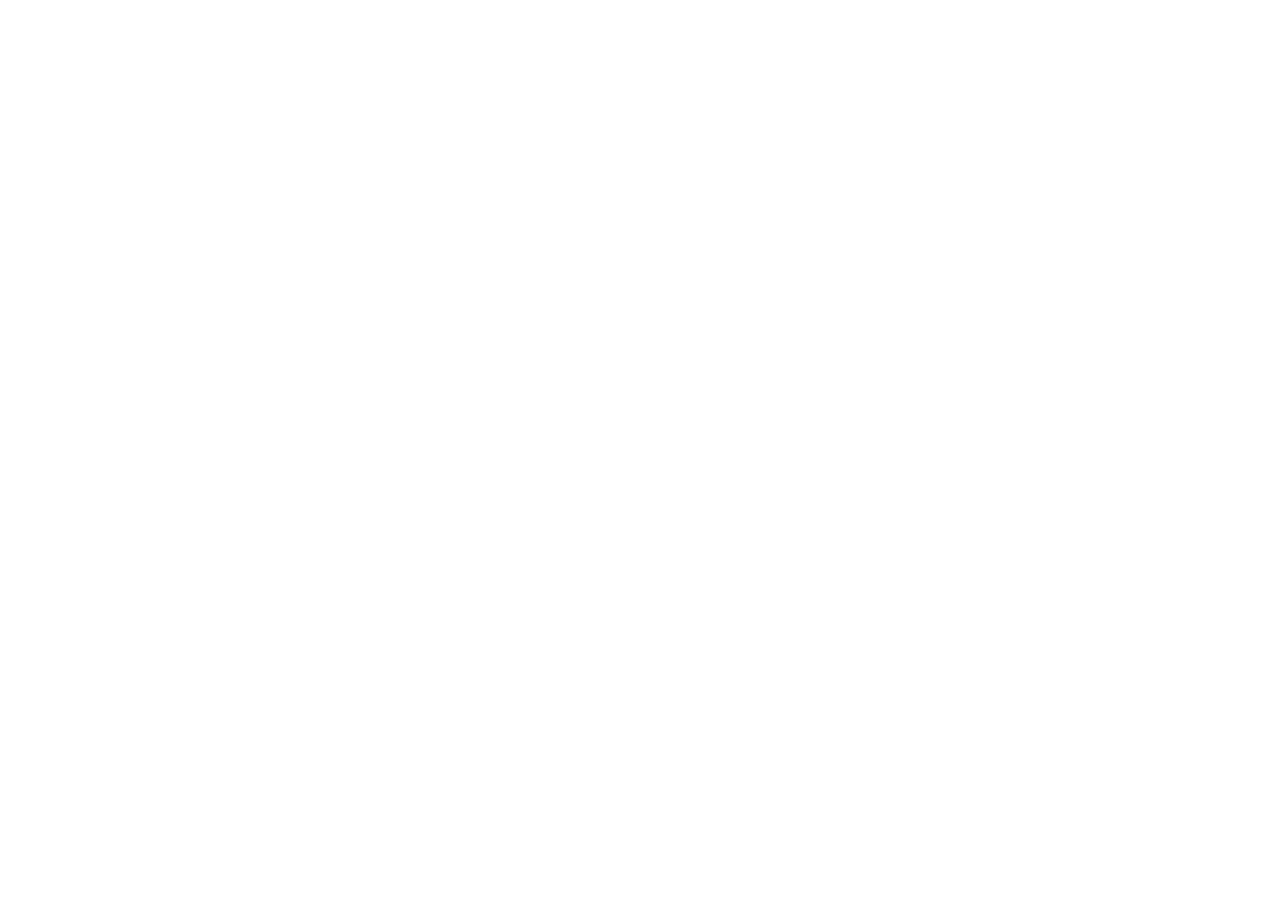
==== commit 413ca517: "Wygaszenie: redirect 301 na myroots.muszynski.online Zgoda Piotra 2026-07-11 (po wcześniejszej decyz" ====
--- a/index.html
+++ b/index.html
@@ -1,304 +1,14 @@
 <!DOCTYPE html>
 <html lang="pl">
 <head>
-<meta charset="UTF-8">
-<meta name="viewport" content="width=device-width, initial-scale=1.0">
-<title>Audyt strony WWW — sprawdź zanim stracisz klientów | muszyński.online</title>
-<meta name="description" content="Niezależny audyt Twojej strony WWW. Decyzja DZIAŁA / RYZYKO / NAPRAW w 72h. Bez żargonu — pokażemy co kosztuje Cię klientów codziennie. Od €0 (skan) do €999 (audyt + plan AI).">
-<meta property="og:title" content="Audyt strony WWW — muszyński.online">
-<meta property="og:description" content="Sprawdź zanim stracisz klientów. Raport DZIAŁA / RYZYKO / NAPRAW w 72h.">
-<meta property="og:type" content="website">
-<meta property="og:url" content="https://audyt.muszynski.online">
-<meta property="og:image" content="https://res.cloudinary.com/dyw1pi3nt/image/upload/w_1200,h_630,c_pad,b_rgb:0a0a0a/f_png,q_auto:best/v1776933061/logo-zloty-bialy-pionowy_cyxshk.svg">
-<link rel="icon" type="image/svg+xml" href="https://res.cloudinary.com/dyw1pi3nt/image/upload/q_auto/f_auto/v1776859674/sygnet_e5yq6n.svg">
-<link rel="preconnect" href="https://fonts.googleapis.com">
-<link rel="preconnect" href="https://fonts.gstatic.com" crossorigin>
-<link href="https://fonts.googleapis.com/css2?family=Inter:wght@300;400;500;600;700&family=Fraunces:ital,wght@0,400;0,600;1,400&display=swap" rel="stylesheet">
-<link rel="stylesheet" href="styles.css">
+<meta charset="utf-8">
+<title>Przenieśliśmy się — myroots.muszynski.online</title>
+<meta http-equiv="refresh" content="0; url=https://myroots.muszynski.online/">
+<link rel="canonical" href="https://myroots.muszynski.online/">
+<meta name="robots" content="noindex">
+<script>window.location.replace("https://myroots.muszynski.online/");</script>
 </head>
 <body>
-
-<!-- NAV -->
-<nav class="nav">
-  <div class="nav__inner">
-    <a href="/" class="nav__logo">
-      <img src="https://res.cloudinary.com/dyw1pi3nt/image/upload/q_auto/f_auto/v1776933083/logo-zloty-bialy_mdjpsp.svg" alt="muszyński.online">
-    </a>
-    <div class="nav__links">
-      <a href="#problem">Problem</a>
-      <a href="#zakres">Co sprawdzamy</a>
-      <a href="#cennik">Cennik</a>
-      <a href="#proces">Jak to działa</a>
-      <a href="#zamow">Zamów</a>
-    </div>
-    <a href="https://myroots.muszynski.online/catalog/audyt-strony-www-pelny-1777978043231998" target="_blank" rel="noopener noreferrer" class="btn btn-primary btn-sm">Zamów audyt</a>
-  </div>
-</nav>
-
-<!-- HERO -->
-<section class="hero">
-  <div class="container">
-    <span class="eyebrow">Audyt strony WWW · raport w 72h · €0–€999</span>
-    <h1 class="hero__title">Twoja strona <em>wygląda dobrze.</em><br>Pod maską traci Ci klientów.</h1>
-    <p class="hero__sub">80% tego, co decyduje o skuteczności strony, jest niewidoczne dla właściciela. Sprawdzimy to za Ciebie — bez żargonu. Dostaniesz raport <strong>DZIAŁA / RYZYKO / NAPRAW</strong> w 5 obszarach + listę priorytetów co naprawić najpierw.</p>
-    <div class="hero__actions">
-      <a href="#cennik" class="btn btn-primary btn-lg">Zobacz cennik</a>
-      <a href="#zamow" class="btn btn-ghost btn-lg">Zamów skan za €0</a>
-    </div>
-    <div class="hero__trust">
-      <div><strong>72h</strong> SLA</div>
-      <div><strong>5 obszarów</strong> analizy</div>
-      <div><strong>PDF + rozmowa</strong></div>
-    </div>
-  </div>
-</section>
-
-<!-- PROBLEM -->
-<section class="section" id="problem">
-  <div class="container">
-    <h2 class="section__title">Strona za €2 000, która <em>nie działa</em>, kosztuje więcej niż jej wykonanie.</h2>
-    <p class="section__lead">Większość agencji bierze szablon za €60, podmienia logo i wystawia fakturę na €2 000. Klient widzi ładny obrazek. Google widzi pustkę. Klienci wchodzą i wychodzą, bo strona ładuje się 8 sekund. Ten audyt to demaskuje.</p>
-    <div class="grid-2">
-      <div class="card card--bad">
-        <h3>To widzisz</h3>
-        <ul>
-          <li>Wygląd, zdjęcia, kolory</li>
-          <li>Tekst, nawigacja</li>
-          <li>"Strona gotowa" — odbiór</li>
-        </ul>
-      </div>
-      <div class="card card--good">
-        <h3>To decyduje</h3>
-        <ul>
-          <li>Czy Google Cię widzi</li>
-          <li>Jak szybko strona ładuje się klientowi</li>
-          <li>Czy jest bezpieczna i RODO-zgodna</li>
-          <li>Czy możesz odejść od agencji bez utraty</li>
-          <li>Czy da się dołożyć AI bez przebudowy</li>
-        </ul>
-      </div>
-    </div>
-  </div>
-</section>
-
-<!-- ZAKRES -->
-<section class="section section--alt" id="zakres">
-  <div class="container">
-    <h2 class="section__title">5 obszarów. Bez żargonu.<br><em>Konkretne fakty.</em></h2>
-    <div class="grid-5">
-      <div class="card">
-        <div class="card__num">01</div>
-        <h3>Szybkość</h3>
-        <p>Czy strona ładuje się dla klienta szybko. Realne pomiary, nie marketing.</p>
-      </div>
-      <div class="card">
-        <div class="card__num">02</div>
-        <h3>Widoczność w Google</h3>
-        <p>Czy Google w ogóle Cię widzi. Co naprawić, żeby wchodziło więcej osób.</p>
-      </div>
-      <div class="card">
-        <div class="card__num">03</div>
-        <h3>Bezpieczeństwo</h3>
-        <p>Czy strona jest bezpieczna dla Twoich klientów. SSL, RODO, ochrona danych.</p>
-      </div>
-      <div class="card">
-        <div class="card__num">04</div>
-        <h3>Niezależność</h3>
-        <p>Czy możesz odejść od obecnej agencji. Czyje to konto, kod, hosting.</p>
-      </div>
-      <div class="card card--accent">
-        <div class="card__num">05</div>
-        <h3>Gotowość pod AI</h3>
-        <p>Czy łatwo dołożyć automatyzacje, chatbota, agenta AI — bez przebudowy.</p>
-      </div>
-    </div>
-  </div>
-</section>
-
-<!-- CENNIK -->
-<section class="section" id="cennik">
-  <div class="container">
-    <h2 class="section__title">Trzy poziomy.<br><em>Wybierz głębokość.</em></h2>
-    <p class="section__lead">🎉 <strong>Promocja startowa do 30.06.2026</strong> — pakiet pełny w cenie €299 zamiast €470. Oszczędzasz €171.</p>
-    <div class="pricing">
-      <div class="price-card">
-        <div class="price-card__tier">Skan</div>
-        <div class="price-card__amount">€0</div>
-        <div class="price-card__sla">PDF 1 strona · 24h</div>
-        <ul>
-          <li>5 metryk z decyzją 🟢🟡🔴</li>
-          <li>Bez interpretacji</li>
-          <li>Idealny żeby sprawdzić "czy mam problem"</li>
-        </ul>
-        <a href="https://myroots.muszynski.online/catalog/audyt-strony-www-skan-podstawowy-1777978029333231" target="_blank" rel="noopener noreferrer" class="btn btn-ghost btn-block" data-tier="skan">Zamów skan</a>
-      </div>
-      <div class="price-card price-card--featured">
-        <div class="price-card__badge">Promocja startowa · do 30.06.2026</div>
-        <div class="price-card__tier">Audyt pełny + Demo</div>
-        <div class="price-card__amount"><span class="price-card__strike">€470</span> €299</div>
-        <div class="price-card__discount">Oszczędzasz €171 (-36%)</div>
-        <div class="price-card__sla">PDF 12-15 stron + DEMO + 30 min rozmowa · 3 dni robocze</div>
-        <ul>
-          <li>Pełny audyt 5 obszarów (PDF 12-15 stron)</li>
-          <li>Decyzja DZIAŁA / RYZYKO / NAPRAW per obszar</li>
-          <li>Lista priorytetów: KRYTYCZNE / WAŻNE / OPCJONALNE</li>
-          <li><strong>Wygenerowane DEMO nowej strony</strong> — koncept w przeglądarce</li>
-          <li>Rozmowa 30 min — omawiamy PDF i demo</li>
-          <li><strong>Bonus: 30% zniżki na Budowę strony</strong> (14 dni)</li>
-        </ul>
-        <a href="https://myroots.muszynski.online/catalog/audyt-strony-demo-nowej-architektury-1776540943485130" target="_blank" rel="noopener noreferrer" class="btn btn-primary btn-block" data-tier="audyt">Zamów audyt €299</a>
-      </div>
-      <div class="price-card">
-        <div class="price-card__tier">Audyt + plan AI</div>
-        <div class="price-card__amount">€999</div>
-        <div class="price-card__sla">PDF + roadmap + 60 min strategia · 7 dni</div>
-        <ul>
-          <li>Wszystko z audytu</li>
-          <li>Roadmap AI OS dopasowany do Twojej strony</li>
-          <li>3 use case'y AI dla Twojej branży</li>
-          <li>60 min strategy call</li>
-          <li>Plan wdrożenia 30/60/90 dni</li>
-        </ul>
-        <a href="https://myroots.muszynski.online/catalog/audyt-strony-www-plan-ai-1777978054645973" target="_blank" rel="noopener noreferrer" class="btn btn-ghost btn-block" data-tier="audyt-ai">Zamów €999</a>
-      </div>
-    </div>
-    <p class="pricing__note">Audyt kosztuje €299. Zła strona kosztuje klientów <em>codziennie.</em></p>
-  </div>
-</section>
-
-<!-- PROCES -->
-<section class="section section--alt" id="proces">
-  <div class="container">
-    <h2 class="section__title">Trzy kroki.<br><em>Bez komplikacji.</em></h2>
-    <div class="grid-3">
-      <div class="step">
-        <div class="step__num">01</div>
-        <h3>Wysyłasz URL</h3>
-        <p>Adres Twojej strony + opcjonalnie oferta agencji którą rozważasz. Nic więcej nie potrzebujemy.</p>
-      </div>
-      <div class="step">
-        <div class="step__num">02</div>
-        <h3>Analizujemy</h3>
-        <p>Bez Twojego udziału. AI + ręczna weryfikacja. 24h–7 dni zależnie od pakietu.</p>
-      </div>
-      <div class="step">
-        <div class="step__num">03</div>
-        <h3>Dostajesz raport</h3>
-        <p>PDF z decyzją, listą priorytetów i (od €299) rozmową walk-through. Wiesz co naprawić, co reklamować, co zaakceptować.</p>
-      </div>
-    </div>
-  </div>
-</section>
-
-<!-- ZAMÓW -->
-<section class="section section--cta" id="zamow">
-  <div class="container">
-    <h2 class="section__title">Sprawdź zanim stracisz klientów.</h2>
-    <p class="section__lead">Wyślij URL. Wynik w 24h–7 dni zależnie od pakietu.</p>
-    <form class="form" id="audit-form" method="POST" action="https://formspree.io/f/audyt-muszynski">
-      <input type="text" name="website" tabindex="-1" autocomplete="off" style="position:absolute;left:-9999px" aria-hidden="true">
-      <div class="form__row">
-        <label>
-          <span>URL strony do audytu *</span>
-          <input type="url" name="url" required placeholder="https://twoja-strona.pl">
-        </label>
-      </div>
-      <div class="form__row form__row--2col">
-        <label>
-          <span>Imię *</span>
-          <input type="text" name="name" required>
-        </label>
-        <label>
-          <span>Email *</span>
-          <input type="email" name="email" required>
-        </label>
-      </div>
-      <div class="form__row">
-        <label>
-          <span>Pakiet *</span>
-          <select name="tier" required>
-            <option value="">— wybierz —</option>
-            <option value="skan">Skan — €0 (24h)</option>
-            <option value="audyt">Audyt pełny + Demo — €299 (promo, 3 dni)</option>
-            <option value="audyt-ai">Audyt + plan AI — €999 (7 dni)</option>
-          </select>
-        </label>
-      </div>
-      <div class="form__row">
-        <label>
-          <span>Oferta agencji (opcjonalnie — wklej treść jeśli rozważasz wykonanie)</span>
-          <textarea name="oferta" rows="4" placeholder="Wklej ofertę którą dostałeś, jeśli chcesz żebyśmy ją sprawdzili"></textarea>
-        </label>
-      </div>
-      <button type="submit" class="btn btn-primary btn-lg btn-block">Wyślij zgłoszenie</button>
-      <p class="form__note">Po wysłaniu otrzymasz email z potwierdzeniem i (dla pakietów płatnych) link do płatności.</p>
-    </form>
-  </div>
-</section>
-
-<!-- FOOTER -->
-<footer class="footer">
-  <div class="container">
-    <div class="footer__inner">
-      <div>
-        <strong>muszyński.online</strong> — audyt strony WWW
-      </div>
-      <div class="footer__links">
-        <a href="https://muszynski.online">Strona główna</a>
-        <a href="https://konsultacja.muszynski.online">Konsultacja AI</a>
-        <a href="https://tidycal.com/pmuszynski/15-konkretna-rozmowa" target="_blank" rel="noopener noreferrer">15 min rozmowy</a>
-        <a href="/nrw">🇵🇱 Akcja NRW</a>
-        <a href="mailto:kontakt@muszynski.online">kontakt@muszynski.online</a>
-      </div>
-    </div>
-    <div class="footer__legal" style="margin-top:1rem;padding-top:1rem;border-top:1px solid rgba(255,255,255,.1);font-size:.85rem;color:rgba(255,255,255,.5)">
-      <a href="/impressum.html" style="color:rgba(255,255,255,.7);margin:0 .5rem;text-decoration:none">Impressum</a>
-      <a href="/datenschutz.html" style="color:rgba(255,255,255,.7);margin:0 .5rem;text-decoration:none">Datenschutz</a>
-    </div>
-    <div class="footer__copy">© 2026 Piotr Muszyński · Witten, NRW · AI Architect dla MŚP</div>
-  </div>
-</footer>
-
-<script>
-// Pre-fill tier from CTA buttons
-document.querySelectorAll('[data-tier]').forEach(el => {
-  el.addEventListener('click', e => {
-    const tier = el.dataset.tier;
-    setTimeout(() => {
-      const sel = document.querySelector('select[name="tier"]');
-      if (sel) sel.value = tier;
-    }, 100);
-  });
-});
-
-// Form submit — client-side success + mailto fallback
-document.getElementById('audit-form').addEventListener('submit', e => {
-  e.preventDefault();
-  const form = e.target;
-  const required = form.querySelectorAll('[required]');
-  let ok = true;
-  required.forEach(el => {
-    if (!(el.value || '').trim()) { el.style.borderColor = '#f87171'; ok = false; }
-    else { el.style.borderColor = ''; }
-  });
-  if (!ok) return;
-
-  const data = new FormData(form);
-  const subject = encodeURIComponent('Audyt strony WWW — zgłoszenie (' + (data.get('tier') || '') + ')');
-  const body = encodeURIComponent(
-    'URL strony: ' + (data.get('url') || '') + '\n' +
-    'Imię: ' + (data.get('name') || '') + '\n' +
-    'Email: ' + (data.get('email') || '') + '\n' +
-    'Pakiet: ' + (data.get('tier') || '') + '\n\n' +
-    'Oferta agencji:\n' + (data.get('oferta') || '—')
-  );
-  // Otwórz mailto w tle (lead trafia mailem)
-  window.location.href = 'mailto:kontakt@muszynski.online?subject=' + subject + '&body=' + body;
-
-  // Pokaż success
-  form.innerHTML = '<div class="form__success"><h3>Dziękujemy.</h3><p>Otwiera się Twój klient pocztowy z gotową wiadomością. Wystarczy że klikniesz „Wyślij". Odpowiem w ciągu 24h.</p><p style="margin-top:16px;font-size:14px;opacity:.7">Albo napisz bezpośrednio: <a href="mailto:kontakt@muszynski.online">kontakt@muszynski.online</a></p></div>';
-});
-</script>
-
+<p>Ta strona została przeniesiona. Nowy adres: <a href="https://myroots.muszynski.online/">myroots.muszynski.online</a></p>
 </body>
 </html>
